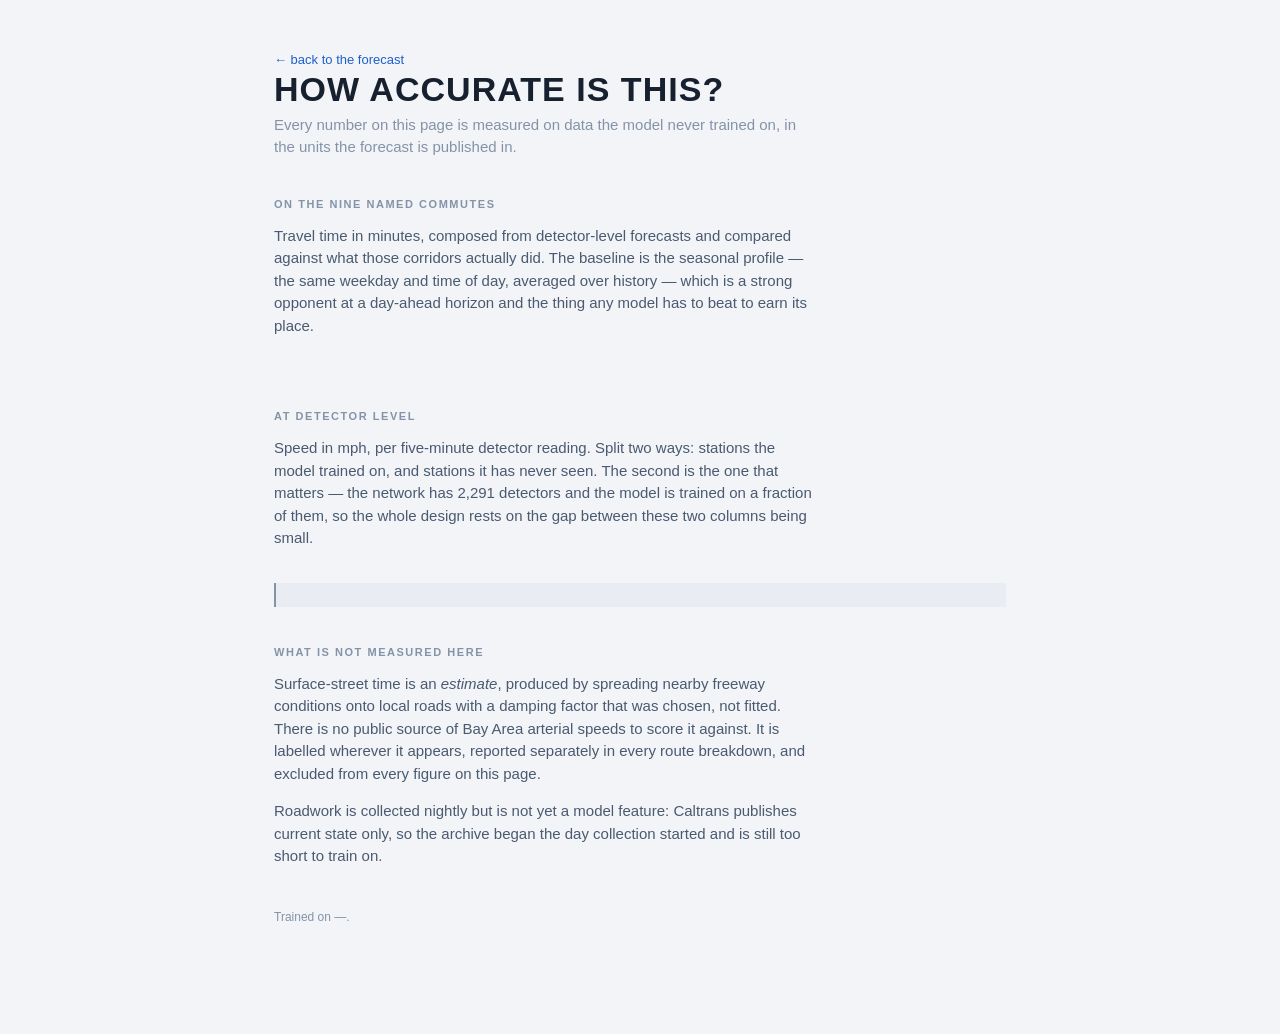
==== site/accuracy.html @ c2b303a5 "Train and validate the network model 1.28 min MAE across nine corridors against a 1.46 baseline, +12" ====
<!doctype html>
<html lang="en">
<head>
<meta charset="utf-8">
<meta name="viewport" content="width=device-width, initial-scale=1">
<title>How accurate is this?</title>
<link rel="stylesheet" href="style.css">
<style>
  body { overflow-y: auto; }
  .page { max-width: 780px; margin: 0 auto; padding: 48px 24px 96px; }
  .page h1 { font: 700 34px/1.1 var(--disp); letter-spacing: .03em;
             text-transform: uppercase; margin: 0 0 6px; }
  .page .sub { color: var(--ink-3); margin: 0 0 36px; }
  .page h2 { margin: 40px 0 12px; }
  .page p { color: var(--ink-2); max-width: 65ch; }
  .num { display: flex; gap: 32px; flex-wrap: wrap; margin: 20px 0 8px; }
  .num div { display: grid; gap: 2px; }
  .num b { font: 700 34px/1 var(--disp); font-variant-numeric: tabular-nums; color: var(--ink); }
  .num span { font-size: 11px; letter-spacing: .1em; text-transform: uppercase; color: var(--ink-3); }
  table.data { width: 100%; border-collapse: collapse; margin-top: 14px; font-size: 13px; }
  table.data th { text-align: right; font: 600 10px var(--sans); letter-spacing: .1em;
                  text-transform: uppercase; color: var(--ink-3); padding: 0 0 6px 12px; }
  table.data th:first-child, table.data td:first-child { text-align: left; padding-left: 0; }
  table.data td { padding: 5px 0 5px 12px; text-align: right; border-top: 1px solid var(--line);
                  font-variant-numeric: tabular-nums; }
  .gain { color: var(--free); font-weight: 600; }
  .loss { color: var(--jam); font-weight: 600; }
  .note { border-left: 2px solid var(--estimated); background: var(--panel-2);
          padding: 12px 14px; margin: 18px 0; font-size: 13px; color: var(--ink-2); }
  nav a { color: var(--accent); text-decoration: none; font-size: 13px; }
</style>
</head>
<body>
<div class="page">
  <nav><a href="/">&larr; back to the forecast</a></nav>
  <h1>How accurate is this?</h1>
  <p class="sub">Every number on this page is measured on data the model never
     trained on, in the units the forecast is published in.</p>

  <h2>On the nine named commutes</h2>
  <p>Travel time in minutes, composed from detector-level forecasts and compared
     against what those corridors actually did. The baseline is the seasonal
     profile — the same weekday and time of day, averaged over history — which
     is a strong opponent at a day-ahead horizon and the thing any model has to
     beat to earn its place.</p>
  <div class="num" id="headline"></div>
  <table class="data" id="corridors"></table>

  <h2>At detector level</h2>
  <p>Speed in mph, per five-minute detector reading. Split two ways: stations
     the model trained on, and stations it has never seen. The second is the
     one that matters — the network has 2,291 detectors and the model is trained
     on a fraction of them, so the whole design rests on the gap between these
     two columns being small.</p>
  <table class="data" id="slices"></table>

  <div class="note" id="holdout"></div>

  <h2>What is not measured here</h2>
  <p>Surface-street time is an <em>estimate</em>, produced by spreading nearby
     freeway conditions onto local roads with a damping factor that was chosen,
     not fitted. There is no public source of Bay Area arterial speeds to score
     it against. It is labelled wherever it appears, reported separately in every
     route breakdown, and excluded from every figure on this page.</p>
  <p>Roadwork is collected nightly but is not yet a model feature: Caltrans
     publishes current state only, so the archive began the day collection
     started and is still too short to train on.</p>
  <p id="generated" style="margin-top:40px;color:var(--ink-3);font-size:12px"></p>
</div>
<script>
const $ = id => document.getElementById(id);
const pct = v => (v >= 0 ? '+' : '') + v.toFixed(1) + '%';
const cls = v => v >= 0 ? 'gain' : 'loss';

(async function () {
  const [route, station] = await Promise.all([
    fetch('data/route_metrics.json').then(r => r.json()).catch(() => null),
    fetch('data/metrics.json').then(r => r.json()).catch(() => null),
  ]);

  if (route) {
    const o = route.overall;
    $('headline').innerHTML = `
      <div><b>${o.weighted_model_mae.toFixed(2)}</b><span>min mean abs error</span></div>
      <div><b>${o.weighted_baseline_mae.toFixed(2)}</b><span>min, seasonal baseline</span></div>
      <div><b class="${cls(o.gain_pct)}">${pct(o.gain_pct)}</b><span>overall</span></div>
      <div><b class="${cls(o.gain_peak_pct)}">${pct(o.gain_peak_pct)}</b><span>at peak</span></div>
      <div><b>${o.intervals.toLocaleString()}</b><span>held-out intervals</span></div>`;
    $('corridors').innerHTML =
      '<tr><th>Corridor</th><th>mi</th><th>mean min</th><th>baseline</th><th>model</th><th>gain</th><th>peak gain</th></tr>' +
      route.corridors.map(c => `<tr>
        <td>${c.name}</td><td>${c.miles.toFixed(1)}</td><td>${c.mean_minutes.toFixed(1)}</td>
        <td>${c.baseline_mae.toFixed(2)}</td><td>${c.model_mae.toFixed(2)}</td>
        <td class="${cls(c.gain_pct)}">${pct(c.gain_pct)}</td>
        <td class="${cls(c.gain_peak)}">${pct(c.gain_peak)}</td></tr>`).join('');
  }

  if (station) {
    const bySlice = new Map();
    for (const r of station.slices) {
      if (!bySlice.has(r.slice)) bySlice.set(r.slice, {});
      bySlice.get(r.slice)[r.stations] = r;
    }
    $('slices').innerHTML =
      '<tr><th>Slice</th><th>n</th><th>baseline</th><th>seen</th><th>gain</th><th>unseen</th><th>gain</th></tr>' +
      [...bySlice].map(([name, r]) => {
        const s = r.seen, u = r.unseen;
        if (!s || !u) return '';
        return `<tr><td>${name}</td><td>${s.n.toLocaleString()}</td>
          <td>${s.baseline_mph.toFixed(2)}</td>
          <td>${s.model_mph.toFixed(2)}</td><td class="${cls(s.gain_pct)}">${pct(s.gain_pct)}</td>
          <td>${u.model_mph.toFixed(2)}</td><td class="${cls(u.gain_pct)}">${pct(u.gain_pct)}</td></tr>`;
      }).join('');

    const all = station.slices.filter(r => r.slice === 'all');
    const seen = all.find(r => r.stations === 'seen'), unseen = all.find(r => r.stations === 'unseen');
    if (seen && unseen) {
      $('holdout').innerHTML = `<b>The holdout gap.</b> The model gains
        ${pct(seen.gain_pct)} on detectors it trained on and ${pct(unseen.gain_pct)} on
        ${unseen.n.toLocaleString()} readings from detectors it has never seen. The
        difference is how much of the skill is station-specific memorisation rather
        than transferable structure — and it is the reason stations are described
        to the model by their attributes and seasonal profile instead of by identity.`;
    }
  }
  $('generated').textContent = 'Trained on ' +
    (station ? station.train_rows.toLocaleString() + ' detector readings' : '—') +
    (route ? ', scored over ' + route.overall.window.join(' to ') : '') + '.';
})();
</script>
</body>
</html>
---- site/style.css ----
/* site/style.css
   Palette and type for a forecast instrument, not a marketing page.
   Ground is a cold slate with a blue bias; the only saturated colour in the
   interface is the speed scale itself, so a glance at the map reads as data
   rather than as decoration. */

:root {
  --ground:      #f2f4f7;
  --panel:       #ffffff;
  --panel-2:     #e9edf3;
  --line:        #d3dae4;
  --ink:         #16202e;
  --ink-2:       #4a5a70;
  --ink-3:       #8493a8;
  --accent:      #1d5fd0;
  --measured:    #1d5fd0;
  --estimated:   #8493a8;

  --free:  #1f9d84;
  --ok:    #7cb342;
  --slow:  #e8a020;
  --heavy: #dd6a1f;
  --jam:   #c0392b;

  --mono: ui-monospace, "SF Mono", "JetBrains Mono", Menlo, monospace;
  --sans: -apple-system, BlinkMacSystemFont, "Segoe UI", Roboto, sans-serif;
  --disp: "Avenir Next Condensed", "Roboto Condensed", "Helvetica Neue", var(--sans);
}

:root:not([data-theme="light"]) { }
@media (prefers-color-scheme: dark) {
  :root:not([data-theme="light"]) {
    --ground:  #0e141c;
    --panel:   #161e29;
    --panel-2: #1d2836;
    --line:    #2a3746;
    --ink:     #e7edf5;
    --ink-2:   #a5b4c8;
    --ink-3:   #6b7d94;
    --accent:  #5b9dff;
    --measured:#5b9dff;
    --estimated:#6b7d94;
  }
}
:root[data-theme="dark"] {
  --ground:  #0e141c;  --panel: #161e29;  --panel-2: #1d2836;
  --line:    #2a3746;  --ink:   #e7edf5;  --ink-2:   #a5b4c8;
  --ink-3:   #6b7d94;  --accent:#5b9dff;  --measured:#5b9dff;
  --estimated:#6b7d94;
}

* { box-sizing: border-box; }
html, body { height: 100%; margin: 0; }
body {
  background: var(--ground);
  color: var(--ink);
  font: 15px/1.5 var(--sans);
  -webkit-font-smoothing: antialiased;
}

.shell { display: grid; grid-template-columns: 1fr 400px; height: 100vh; }
@media (max-width: 900px) {
  .shell { grid-template-columns: 1fr; grid-template-rows: 55vh 1fr; }
}

/* ---- map ---------------------------------------------------------------- */
#map { height: 100%; background: var(--panel-2); }
.leaflet-container { font: 13px var(--sans); }

.scrubber {
  position: absolute; left: 16px; right: 16px; bottom: 16px; z-index: 500;
  background: var(--panel); border: 1px solid var(--line); border-radius: 4px;
  padding: 10px 14px 12px; display: grid; gap: 8px;
  box-shadow: 0 6px 24px rgb(0 0 0 / 12%);
}
.scrubber .row { display: flex; align-items: baseline; gap: 12px; }
.scrubber time {
  font: 600 17px/1 var(--disp); letter-spacing: .02em; text-transform: uppercase;
}
.scrubber .hint { color: var(--ink-3); font-size: 12px; margin-left: auto; }
input[type="range"] { width: 100%; accent-color: var(--accent); }

.legend { display: flex; gap: 0; align-items: center; font-size: 11px; }
.legend i { width: 26px; height: 8px; display: block; }
.legend span { color: var(--ink-3); padding: 0 6px; }

/* ---- panel -------------------------------------------------------------- */
.panel {
  background: var(--panel); border-left: 1px solid var(--line);
  overflow-y: auto; display: flex; flex-direction: column;
}
.panel > section { padding: 18px 20px; border-bottom: 1px solid var(--line); }

.masthead { display: grid; gap: 2px; }
.masthead h1 {
  margin: 0; font: 700 22px/1.1 var(--disp);
  letter-spacing: .04em; text-transform: uppercase;
}
.masthead p { margin: 0; color: var(--ink-3); font-size: 12.5px; }

h2 {
  margin: 0 0 12px; font: 600 11px/1 var(--sans);
  letter-spacing: .14em; text-transform: uppercase; color: var(--ink-3);
}

.field { display: grid; grid-template-columns: 20px 1fr; gap: 10px; align-items: center; margin-bottom: 8px; }
.pin {
  width: 20px; height: 20px; border-radius: 50%; display: grid; place-items: center;
  font: 700 11px var(--mono); color: #fff;
}
.pin.a { background: var(--ink); }
.pin.b { background: var(--accent); }
.field input {
  width: 100%; padding: 7px 9px; font: 13px var(--mono);
  background: var(--panel-2); color: var(--ink);
  border: 1px solid var(--line); border-radius: 3px;
}

.modes { display: flex; gap: 0; margin: 12px 0 10px; }
.modes button {
  flex: 1; padding: 7px 0; font: 600 12px var(--sans); cursor: pointer;
  background: var(--panel-2); color: var(--ink-2);
  border: 1px solid var(--line); border-right: none;
}
.modes button:last-child { border-right: 1px solid var(--line); }
.modes button[aria-pressed="true"] { background: var(--accent); color: #fff; border-color: var(--accent); }
.when { display: flex; gap: 8px; }
.when input { flex: 1; padding: 7px 9px; font: 13px var(--mono);
  background: var(--panel-2); color: var(--ink); border: 1px solid var(--line); border-radius: 3px; }

button.go {
  width: 100%; margin-top: 10px; padding: 10px; cursor: pointer;
  background: var(--accent); color: #fff; border: none; border-radius: 3px;
  font: 600 13px var(--sans); letter-spacing: .03em;
}
button.go:disabled { opacity: .5; cursor: default; }

/* ---- answer ------------------------------------------------------------- */
.answer { display: none; }
.answer.on { display: block; }
.headline { display: flex; align-items: baseline; gap: 10px; }
.headline .big { font: 700 42px/1 var(--disp); font-variant-numeric: tabular-nums; }
.headline .unit { font: 600 13px var(--sans); color: var(--ink-3); }
.headline .arrive { margin-left: auto; text-align: right; font-size: 12.5px; color: var(--ink-2); }
.headline .arrive b { display: block; font: 600 16px var(--mono); color: var(--ink); }

.split { margin-top: 14px; }
.bar { display: flex; height: 8px; border-radius: 2px; overflow: hidden; background: var(--panel-2); }
.bar i { display: block; height: 100%; }
.bar .m { background: var(--measured); }
.bar .e { background: repeating-linear-gradient(45deg,
            var(--estimated), var(--estimated) 3px, transparent 3px, transparent 6px);
          border: 1px solid var(--estimated); border-left: none; }
.splitkey { display: flex; justify-content: space-between; margin-top: 6px;
  font-size: 11.5px; color: var(--ink-2); font-variant-numeric: tabular-nums; }

.caveat { margin-top: 10px; padding: 9px 11px; background: var(--panel-2);
  border-left: 2px solid var(--estimated); font-size: 12px; color: var(--ink-2); }

table.segs { width: 100%; border-collapse: collapse; margin-top: 14px; font-size: 12px; }
table.segs th { text-align: left; font: 600 10px var(--sans); letter-spacing: .1em;
  text-transform: uppercase; color: var(--ink-3); padding-bottom: 5px; }
table.segs td { padding: 3px 0; font-variant-numeric: tabular-nums; border-top: 1px solid var(--line); }
table.segs td.n { text-align: right; font-family: var(--mono); }
table.segs tr.est td { color: var(--ink-3); font-style: italic; }

canvas.chart { width: 100%; height: 110px; display: block; }

/* ---- week grid ---------------------------------------------------------- */
.week { overflow-x: auto; }
table.grid { border-collapse: collapse; font-size: 10px; }
table.grid th { font: 600 9px var(--sans); letter-spacing: .08em; color: var(--ink-3);
  text-transform: uppercase; padding: 0 3px 4px; }
table.grid th.rowhead { text-align: right; padding-right: 6px; white-space: nowrap; }
table.grid td { width: 13px; height: 13px; padding: 0; border: 1px solid var(--panel); }
table.grid td:hover { outline: 2px solid var(--ink); outline-offset: -2px; }

.corridors { display: grid; gap: 2px; }
.corridor { display: grid; grid-template-columns: 1fr auto auto; gap: 10px;
  align-items: baseline; padding: 5px 0; border-top: 1px solid var(--line); font-size: 12.5px; }
.corridor .nm { color: var(--ink); }
.corridor .now { font: 600 13px var(--mono); font-variant-numeric: tabular-nums; }
.corridor .vs { font-size: 11px; font-variant-numeric: tabular-nums; width: 46px; text-align: right; }
.up { color: var(--jam); }
.down { color: var(--free); }

.events li { list-style: none; display: grid; grid-template-columns: 62px 1fr;
  gap: 8px; padding: 5px 0; border-top: 1px solid var(--line); font-size: 12px; }
.events ul { margin: 0; padding: 0; }
.events .t { font: 600 11px var(--mono); color: var(--ink-3); }
.events .v { color: var(--ink-3); font-size: 11px; }

footer { padding: 16px 20px 28px; color: var(--ink-3); font-size: 11.5px; }
footer a { color: var(--ink-2); }
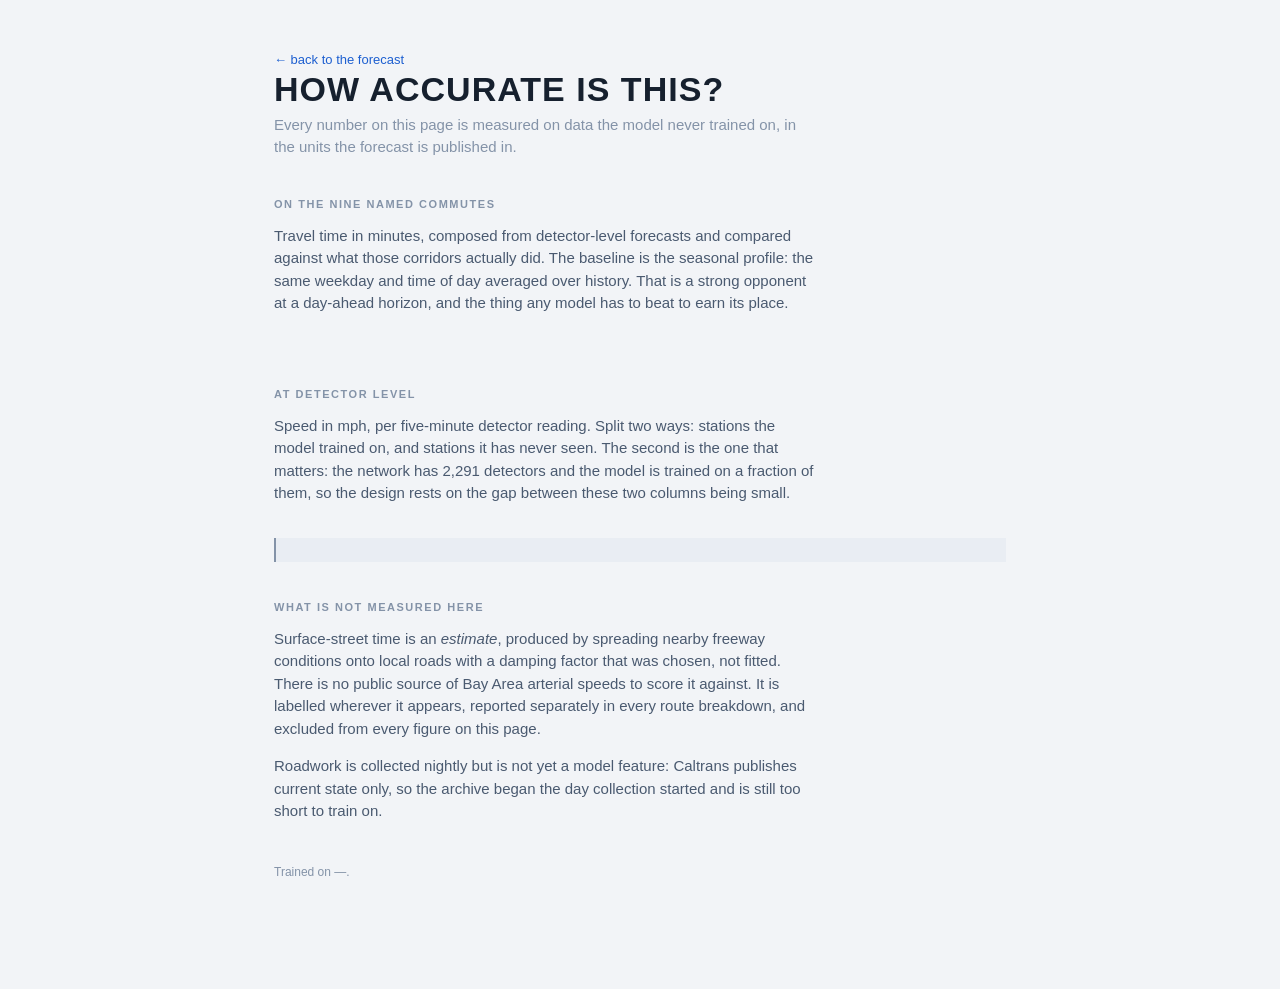
==== commit 83cfa799: "Rewrite docs and comments in plainer prose Cuts module docstrings to what a maintainer needs and dro" ====
--- a/site/accuracy.html
+++ b/site/accuracy.html
@@ -40,18 +40,18 @@
   <h2>On the nine named commutes</h2>
   <p>Travel time in minutes, composed from detector-level forecasts and compared
      against what those corridors actually did. The baseline is the seasonal
-     profile — the same weekday and time of day, averaged over history — which
-     is a strong opponent at a day-ahead horizon and the thing any model has to
-     beat to earn its place.</p>
+     profile: the same weekday and time of day averaged over history. That is a
+     strong opponent at a day-ahead horizon, and the thing any model has to beat
+     to earn its place.</p>
   <div class="num" id="headline"></div>
   <table class="data" id="corridors"></table>
 
   <h2>At detector level</h2>
   <p>Speed in mph, per five-minute detector reading. Split two ways: stations
      the model trained on, and stations it has never seen. The second is the
-     one that matters — the network has 2,291 detectors and the model is trained
-     on a fraction of them, so the whole design rests on the gap between these
-     two columns being small.</p>
+     one that matters: the network has 2,291 detectors and the model is trained
+     on a fraction of them, so the design rests on the gap between these two
+     columns being small.</p>
   <table class="data" id="slices"></table>
 
   <div class="note" id="holdout"></div>
@@ -118,9 +118,9 @@
       $('holdout').innerHTML = `<b>The holdout gap.</b> The model gains
         ${pct(seen.gain_pct)} on detectors it trained on and ${pct(unseen.gain_pct)} on
         ${unseen.n.toLocaleString()} readings from detectors it has never seen. The
-        difference is how much of the skill is station-specific memorisation rather
-        than transferable structure — and it is the reason stations are described
-        to the model by their attributes and seasonal profile instead of by identity.`;
+        difference is how much of the skill is detector-specific memorisation
+        rather than transferable structure, and the reason detectors are described
+        to the model by their attributes and seasonal profile, not by identity.`;
     }
   }
   $('generated').textContent = 'Trained on ' +
--- a/site/style.css
+++ b/site/style.css
@@ -192,3 +192,40 @@
 
 footer { padding: 16px 20px 28px; color: var(--ink-3); font-size: 11.5px; }
 footer a { color: var(--ink-2); }
+
+/* ---- place search ------------------------------------------------------- */
+.search { position: relative; }
+.search input { width: 100%; padding: 7px 9px; font: 13px var(--sans);
+  background: var(--panel-2); color: var(--ink);
+  border: 1px solid var(--line); border-radius: 3px; }
+.search input::placeholder { color: var(--ink-3); }
+
+ul.suggest {
+  position: absolute; z-index: 900; top: calc(100% + 3px); left: 0; right: 0;
+  margin: 0; padding: 4px 0; list-style: none; max-height: 260px; overflow-y: auto;
+  background: var(--panel); border: 1px solid var(--line); border-radius: 3px;
+  box-shadow: 0 8px 26px rgb(0 0 0 / 16%);
+}
+ul.suggest li { padding: 6px 10px; cursor: pointer; display: grid; gap: 1px; }
+ul.suggest li:hover, ul.suggest li.on { background: var(--panel-2); }
+ul.suggest b { font-weight: 600; font-size: 13px; }
+ul.suggest span { font-size: 11.5px; color: var(--ink-3); }
+ul.suggest li.outside b { color: var(--ink-3); }
+
+/* ---- inference toggle --------------------------------------------------- */
+.scrubber .row.foot { margin-top: -2px; }
+.scrubber .row.foot .hint:last-child { margin-left: auto; font-variant-numeric: tabular-nums; }
+button.toggle {
+  margin-left: auto; display: flex; align-items: center; gap: 7px; cursor: pointer;
+  background: none; border: none; padding: 2px 0; color: var(--ink-3);
+  font: 600 11px var(--sans); letter-spacing: .04em;
+}
+button.toggle i {
+  width: 24px; height: 3px; border-radius: 2px; background: var(--ink-3); opacity: .4;
+  box-shadow: 0 4px 0 -1px var(--ink-3);
+}
+button.toggle[aria-pressed="true"] { color: var(--ink); }
+button.toggle[aria-pressed="true"] i { opacity: 1; background: var(--accent);
+  box-shadow: 0 4px 0 -1px var(--accent); }
+
+table.segs td i { font-style: italic; color: var(--ink-3); }
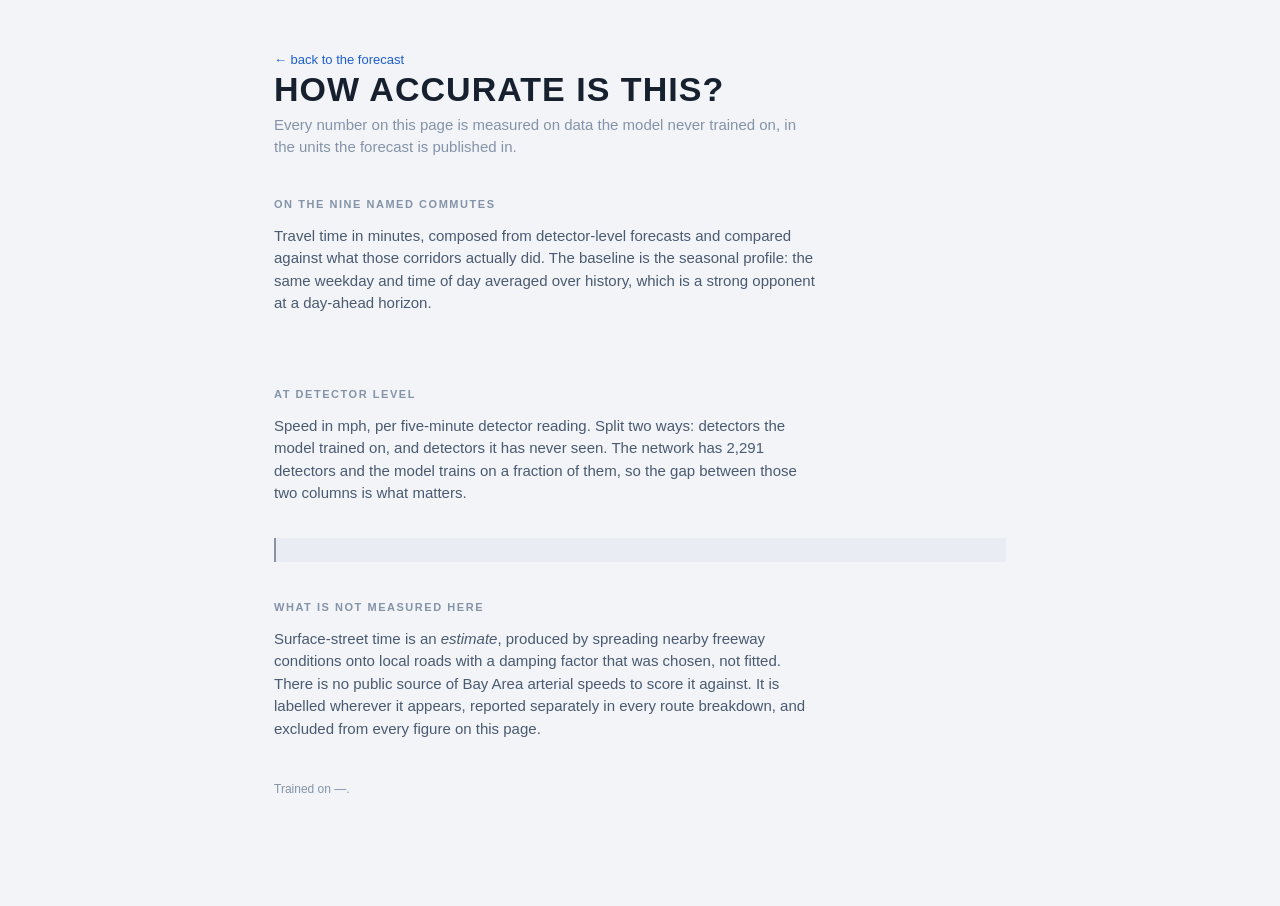
==== commit b7173e06: "Plainer prose in function docstrings and config comments Second pass, covering what the first missed" ====
--- a/site/accuracy.html
+++ b/site/accuracy.html
@@ -40,18 +40,16 @@
   <h2>On the nine named commutes</h2>
   <p>Travel time in minutes, composed from detector-level forecasts and compared
      against what those corridors actually did. The baseline is the seasonal
-     profile: the same weekday and time of day averaged over history. That is a
-     strong opponent at a day-ahead horizon, and the thing any model has to beat
-     to earn its place.</p>
+     profile: the same weekday and time of day averaged over history, which is a
+     strong opponent at a day-ahead horizon.</p>
   <div class="num" id="headline"></div>
   <table class="data" id="corridors"></table>
 
   <h2>At detector level</h2>
-  <p>Speed in mph, per five-minute detector reading. Split two ways: stations
-     the model trained on, and stations it has never seen. The second is the
-     one that matters: the network has 2,291 detectors and the model is trained
-     on a fraction of them, so the design rests on the gap between these two
-     columns being small.</p>
+  <p>Speed in mph, per five-minute detector reading. Split two ways: detectors
+     the model trained on, and detectors it has never seen. The network has 2,291
+     detectors and the model trains on a fraction of them, so the gap between
+     those two columns is what matters.</p>
   <table class="data" id="slices"></table>
 
   <div class="note" id="holdout"></div>
@@ -62,9 +60,6 @@
      not fitted. There is no public source of Bay Area arterial speeds to score
      it against. It is labelled wherever it appears, reported separately in every
      route breakdown, and excluded from every figure on this page.</p>
-  <p>Roadwork is collected nightly but is not yet a model feature: Caltrans
-     publishes current state only, so the archive began the day collection
-     started and is still too short to train on.</p>
   <p id="generated" style="margin-top:40px;color:var(--ink-3);font-size:12px"></p>
 </div>
 <script>
--- a/site/style.css
+++ b/site/style.css
@@ -1,8 +1,6 @@
 /* site/style.css
-   Palette and type for a forecast instrument, not a marketing page.
-   Ground is a cold slate with a blue bias; the only saturated colour in the
-   interface is the speed scale itself, so a glance at the map reads as data
-   rather than as decoration. */
+   Ground is a cold slate with a blue bias. The speed scale is the only
+   saturated colour in the interface. */
 
 :root {
   --ground:      #f2f4f7;
